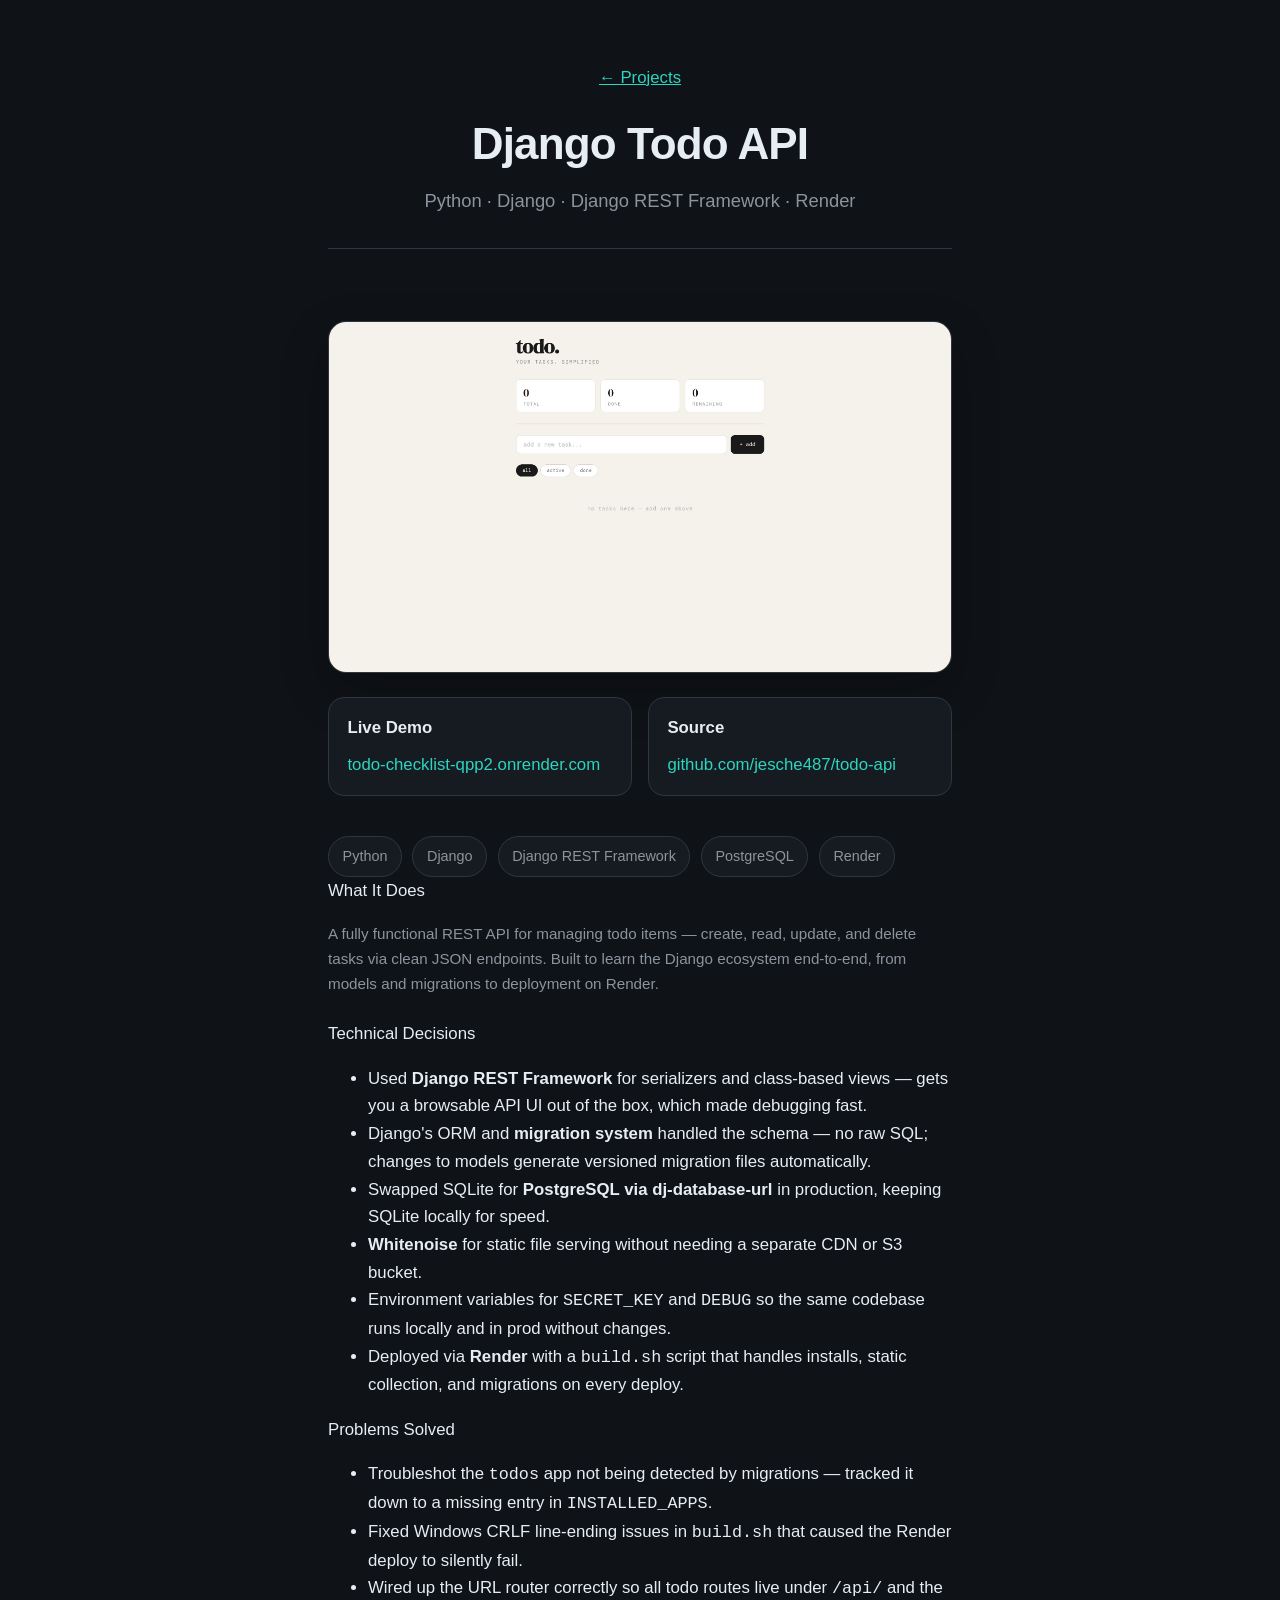
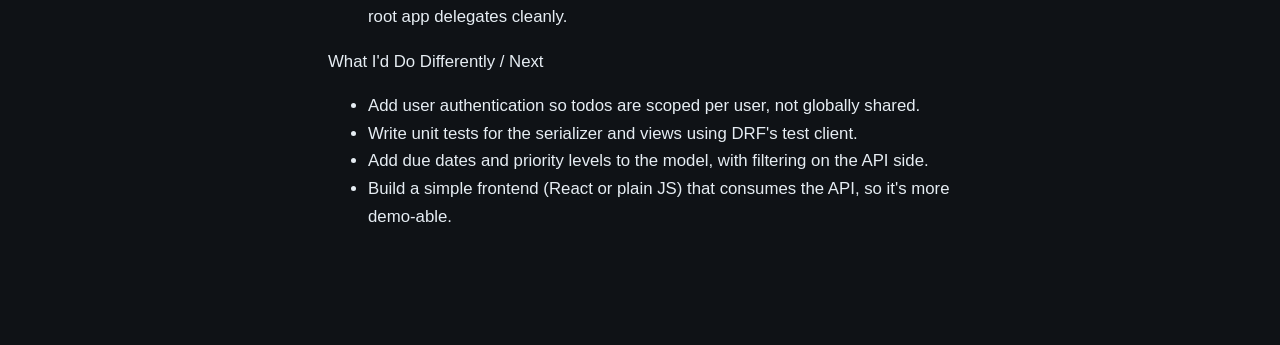
==== django-todo-api.html @ 9fd86009 "Added new project page: Django Todo API" ====
<!DOCTYPE html>
<html lang="en">
<head>
  <meta charset="UTF-8" />
  <meta name="viewport" content="width=device-width, initial-scale=1.0" />
  <title>Django Todo API — Jesse Chen</title>
  <link rel="stylesheet" href="style.css">
  <style>
    .project-header {
      max-width: 42rem;
      margin: 0 auto 2rem;
      padding-top: 1rem;
    }

    .project-header .back-link {
      margin-bottom: 1.5rem;
      display: inline-block;
      color: var(--accent);
    }

    .project-header .back-link:hover {
      color: var(--accent-hover);
    }

    .project-hero {
      display: grid;
      gap: 1.5rem;
    }

    .project-hero img {
      width: 100%;
      height: auto;
      border-radius: 18px;
      border: 1px solid var(--border);
      box-shadow: 0 18px 50px rgba(0, 0, 0, 0.2);
      background: var(--bg-soft);
      display: block;
    }

    .project-hero-actions {
      display: grid;
      gap: 1rem;
      grid-template-columns: repeat(auto-fit, minmax(180px, 1fr));
    }

    .project-action-card {
      padding: 1rem 1.15rem;
      border: 1px solid var(--border);
      border-radius: 16px;
      background: var(--bg-soft);
    }

    .project-action-card strong {
      display: block;
      margin-bottom: 0.55rem;
      font-weight: 600;
      color: var(--text);
    }

    .project-action-card a {
      color: var(--accent);
      text-decoration: none;
      word-break: break-all;
    }

    .project-action-card a:hover {
      color: var(--accent-hover);
      text-decoration: underline;
    }

    .project-summary {
      max-width: 42rem;
      margin: 0 auto;
    }

    .project-stack {
      display: flex;
      flex-wrap: wrap;
      gap: 0.65rem;
      margin-top: 1rem;
    }

    .project-stack span {
      padding: 0.5rem 0.85rem;
      border-radius: 999px;
      border: 1px solid var(--border);
      background: var(--bg-soft);
      color: var(--text-muted);
      font-size: 0.9rem;
    }
  </style>
</head>
<body>
  <main>
    <section class="hero hero-compact project-header">
      <a class="back-link" href="projects.html">← Projects</a>
      <div>
        <h1>Django Todo API</h1>
        <p class="tagline">Python · Django · Django REST Framework · Render</p>
      </div>
    </section>

    <section class="section project-summary">
      <div class="project-hero">
        <img src="./assets/django-todo-api-thumbnail.jpg" alt="Django Todo API live app screenshot">
        <div class="project-hero-actions">
          <div class="project-action-card">
            <strong>Live Demo</strong>
            <a href="https://todo-checklist-qpp2.onrender.com" target="_blank" rel="noopener noreferrer">todo-checklist-qpp2.onrender.com</a>
          </div>
          <div class="project-action-card">
            <strong>Source</strong>
            <a href="https://github.com/jesche487/todo-api" target="_blank" rel="noopener noreferrer">github.com/jesche487/todo-api</a>
          </div>
        </div>
        <div class="project-stack">
          <span>Python</span>
          <span>Django</span>
          <span>Django REST Framework</span>
          <span>PostgreSQL</span>
          <span>Render</span>
        </div>
      </div>

      <p class="section-label">What It Does</p>
      <p class="section-intro">
        A fully functional REST API for managing todo items — create, read, update, and delete tasks via clean JSON endpoints. Built to learn the Django ecosystem end-to-end, from models and migrations to deployment on Render.
      </p>

      <p class="section-label">Technical Decisions</p>
      <ul>
        <li>Used <strong>Django REST Framework</strong> for serializers and class-based views — gets you a browsable API UI out of the box, which made debugging fast.</li>
        <li>Django's ORM and <strong>migration system</strong> handled the schema — no raw SQL; changes to models generate versioned migration files automatically.</li>
        <li>Swapped SQLite for <strong>PostgreSQL via dj-database-url</strong> in production, keeping SQLite locally for speed.</li>
        <li><strong>Whitenoise</strong> for static file serving without needing a separate CDN or S3 bucket.</li>
        <li>Environment variables for <code>SECRET_KEY</code> and <code>DEBUG</code> so the same codebase runs locally and in prod without changes.</li>
        <li>Deployed via <strong>Render</strong> with a <code>build.sh</code> script that handles installs, static collection, and migrations on every deploy.</li>
      </ul>

      <p class="section-label">Problems Solved</p>
      <ul>
        <li>Troubleshot the <code>todos</code> app not being detected by migrations — tracked it down to a missing entry in <code>INSTALLED_APPS</code>.</li>
        <li>Fixed Windows CRLF line-ending issues in <code>build.sh</code> that caused the Render deploy to silently fail.</li>
        <li>Wired up the URL router correctly so all todo routes live under <code>/api/</code> and the root app delegates cleanly.</li>
      </ul>

      <p class="section-label">What I'd Do Differently / Next</p>
      <ul>
        <li>Add user authentication so todos are scoped per user, not globally shared.</li>
        <li>Write unit tests for the serializer and views using DRF's test client.</li>
        <li>Add due dates and priority levels to the model, with filtering on the API side.</li>
        <li>Build a simple frontend (React or plain JS) that consumes the API, so it's more demo-able.</li>
      </ul>
    </section>
  </main>
</body>
</html>
---- style.css ----
/* --- Variables --- */
:root {
  --bg: #0f1216;
  --bg-soft: #161b22;
  --text: #e6edf3;
  --text-muted: #8b949e;
  --accent: #2dd4bf;
  --accent-hover: #5eead4;
  --border: #30363d;
  --font: "DM Sans", -apple-system, BlinkMacSystemFont, "Segoe UI", sans-serif;
}

/* --- Reset & base --- */
*,
*::before,
*::after {
  box-sizing: border-box;
}

html {
  scroll-behavior: smooth;
}

body {
  margin: 0;
  font-family: var(--font);
  font-size: 1.05rem;
  line-height: 1.65;
  color: var(--text);
  background: var(--bg);
  -webkit-font-smoothing: antialiased;
}

/* --- Site nav (all pages) --- */
.site-nav {
  max-width: 42rem;
  margin: 0 auto;
  padding: 1.25rem 1.5rem 0;
  display: flex;
  gap: 1.5rem;
  flex-wrap: wrap;
}

.site-nav a {
  color: var(--text-muted);
  text-decoration: none;
  font-size: 0.95rem;
  font-weight: 500;
}

.site-nav a:hover {
  color: var(--accent);
}

.site-nav a.active {
  color: var(--accent);
  font-weight: 600;
}

main {
  max-width: 42rem;
  margin: 0 auto;
  padding: 3rem 1.5rem 4rem;
}

/* --- Typography --- */
h1, h2, h3 {
  font-weight: 600;
  line-height: 1.25;
  margin-top: 0;
}

h1 {
  font-size: clamp(2rem, 5vw, 2.75rem);
  margin-bottom: 0.35em;
  letter-spacing: -0.02em;
}

h2 {
  font-size: 1.25rem;
  color: var(--accent);
  text-transform: uppercase;
  letter-spacing: 0.06em;
  margin-bottom: 1.25rem;
}

h3 {
  font-size: 1.1rem;
  margin-bottom: 0.4em;
  color: var(--text);
}

p {
  margin: 0 0 1rem;
  color: var(--text);
}

p:last-child {
  margin-bottom: 0;
}

/* --- Hero --- */
.hero {
  text-align: center;
  padding: 2rem 0 3rem;
  border-bottom: 1px solid var(--border);
}

/* Photo placeholder: replace the .hero-photo-placeholder div in HTML with <img src="your-photo.jpg" alt="Jesse Chen" class="hero-photo"> */
.hero-photo-placeholder,
.hero-photo {
  width: 140px;
  height: 140px;
  margin: 0 auto 1.5rem;
  border-radius: 50%;
  display: block;
}

.hero-photo-placeholder {
  background: var(--bg-soft);
  border: 2px dashed var(--border);
  color: var(--text-muted);
  font-size: 0.85rem;
  display: flex;
  align-items: center;
  justify-content: center;
}

.hero-photo {
  object-fit: cover;
}

.hero .tagline {
  font-size: 1.15rem;
  color: var(--text-muted);
  margin-bottom: 1.5rem;
  font-weight: 500;
}

.hero-links {
  display: flex;
  gap: 1.5rem;
  justify-content: center;
  flex-wrap: wrap;
}

.hero-links a {
  color: var(--accent);
  text-decoration: none;
  font-weight: 500;
  transition: color 0.2s ease;
}

.hero-links a:hover {
  color: var(--accent-hover);
}

.hero-compact {
  padding: 1.5rem 0 2rem;
}

.hero-compact .tagline {
  margin-bottom: 0;
}

/* --- Sections --- */
.section {
  padding: 2.5rem 0;
  border-bottom: 1px solid var(--border);
}

.section:last-of-type {
  border-bottom: none;
}

.section-intro {
  color: var(--text-muted);
  font-size: 0.95rem;
  margin-bottom: 1.5rem;
}

/* --- Projects --- */
.project {
  padding: 1.25rem 0;
  border-bottom: 1px solid var(--border);
}

.project:last-child {
  border-bottom: none;
  padding-bottom: 0;
}

.project-desc {
  margin-bottom: 0.5rem;
}

.project-meta {
  font-size: 0.9rem;
  color: var(--text-muted);
  margin-bottom: 0.35rem;
}

.project-link {
  font-size: 0.9rem;
}

.project-link a {
  color: var(--accent);
  text-decoration: none;
}

.project-link a:hover {
  color: var(--accent-hover);
  text-decoration: underline;
}

.project-cta {
  display: inline-block;
  background: transparent;
  color: var(--accent);
  text-decoration: none;
  font-weight: 600;
  transition: color 0.2s ease;
}

.project-cta:hover {
  text-decoration: underline;
  color: var(--accent-hover);
}

.project-link em {
  color: var(--text-muted);
  font-style: normal;
}

/* --- Experience --- */
.experience-list {
  list-style: none;
  padding: 0;
  margin: 0;
}

.experience-list li {
  padding: 1rem 0;
  border-bottom: 1px solid var(--border);
  padding-left: 0;
}

.experience-list li:last-child {
  border-bottom: none;
}

.experience-list strong {
  color: var(--text);
  font-weight: 600;
}

/* --- Skills --- */
.skills-list {
  color: var(--text-muted);
  font-size: 0.98rem;
}

/* --- Video list (fun page) --- */
.video-list {
  list-style: none;
  padding: 0;
  margin: 0 0 1rem;
}

.video-item {
  display: flex;
  gap: 1rem;
  align-items: flex-start;
  padding: 1.25rem 0;
  border-bottom: 1px solid var(--border);
}

.video-item:last-child {
  border-bottom: none;
}

.video-thumb-link {
  flex-shrink: 0;
  text-decoration: none;
  line-height: 0;
}

.video-thumb {
  width: 160px;
  height: 90px;
  object-fit: cover;
  border-radius: 6px;
  border: 1px solid var(--border);
  display: block;
}

.video-thumb-link:hover .video-thumb {
  opacity: 0.9;
}

.video-info {
  flex: 1;
  min-width: 0;
}

.video-title {
  display: block;
  font-weight: 600;
  margin-bottom: 0.5rem;
  text-decoration: none;
}

.video-title:hover {
  text-decoration: underline;
}

.video-songs-label {
  font-size: 0.9rem;
  color: var(--text-muted);
  margin: 0.5rem 0 0.25rem;
}

.video-songs {
  margin: 0;
  padding-left: 1.25rem;
  font-size: 0.95rem;
  color: var(--text-muted);
}

.video-songs li {
  margin-bottom: 0.15rem;
}

/* --- Collapsible details --- */
details {
  cursor: pointer;
}

summary {
  user-select: none;
  cursor: pointer;
  font-weight: 500;
  color: var(--text-muted);
  transition: color 0.2s ease;
}

summary:hover {
  color: var(--accent);
}

details > * {
  margin-top: 0.5rem;
}

.video-list a {
  text-decoration: none;
}

.video-list a:hover {
  text-decoration: underline;
}

.section-note {
  font-size: 0.9rem;
  color: var(--text-muted);
  margin-top: 1rem;
}

.section-note code {
  font-size: 0.85em;
  background: var(--bg-soft);
  padding: 0.15em 0.4em;
  border-radius: 4px;
}

/* --- Redirect page --- */
.redirect-page {
  text-align: center;
  padding: 4rem 1.5rem;
}

.redirect-page p {
  margin-bottom: 0.75rem;
}

.redirect-page a {
  text-decoration: none;
}

.redirect-page a:hover {
  text-decoration: underline;
}

/* --- Outside the Code (placeholder) --- */
.placeholder {
  color: var(--text-muted);
  font-style: italic;
  padding: 1rem;
  background: var(--bg-soft);
  border-radius: 6px;
  border-left: 3px solid var(--accent);
}

/* --- Contact --- */
.contact-section p {
  margin: 0;
}

.contact-section a {
  color: var(--accent);
  text-decoration: none;
}

.contact-section a:hover {
  color: var(--accent-hover);
  text-decoration: underline;
}

.site-footer {
  max-width: 42rem;
  margin: 0 auto;
  padding: 0 1.5rem 2.5rem;
  color: var(--text-muted);
  font-size: 0.95rem;
  text-align: center;
}

.site-footer a {
  color: var(--accent);
  text-decoration: none;
}

.site-footer a:hover {
  text-decoration: underline;
}

/* --- Links in body text --- */
a {
  color: var(--accent);
}

a:hover {
  color: var(--accent-hover);
}
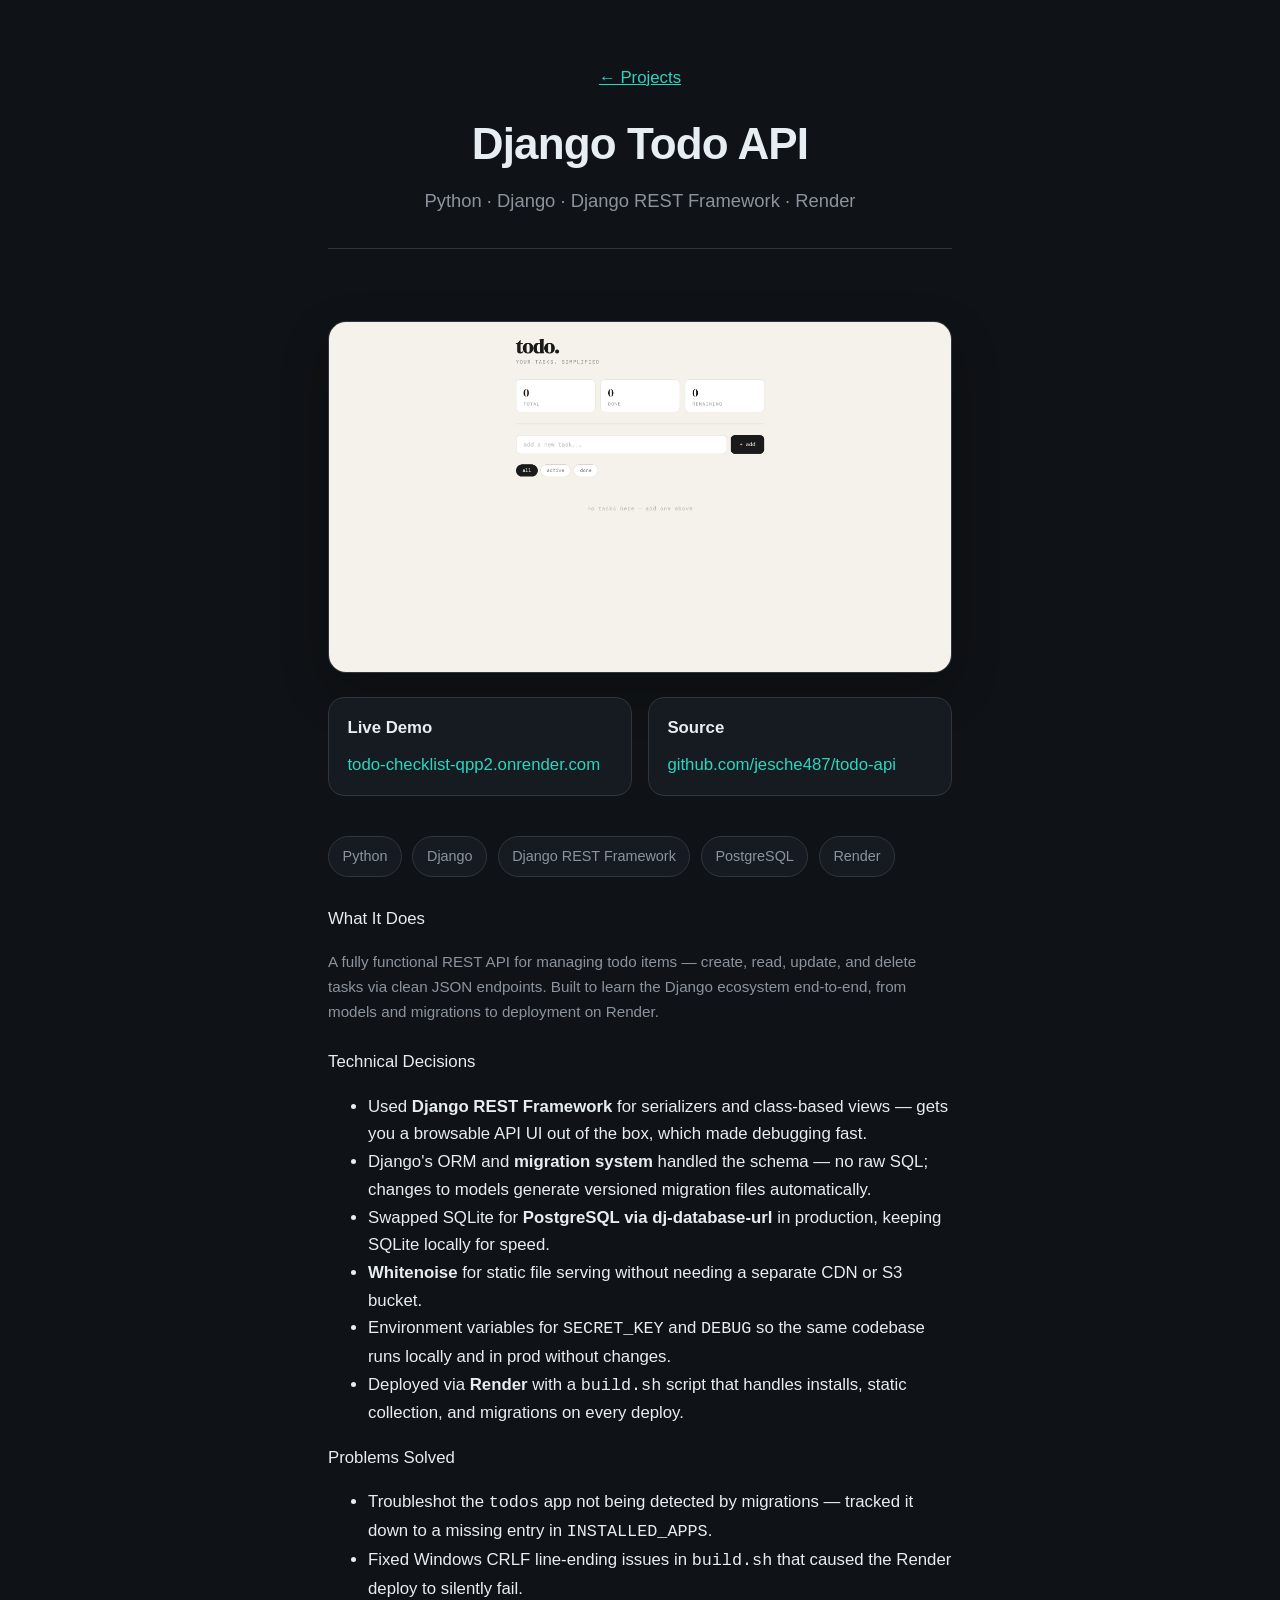
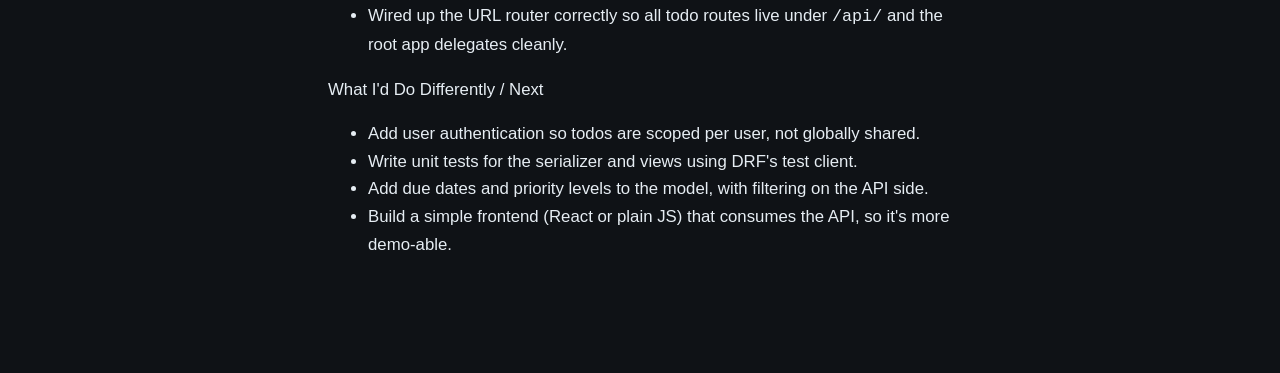
==== commit 657f7d10: "Added new project page: JJK Domain Expansion Computer Vision Project" ====
--- a/django-todo-api.html
+++ b/django-todo-api.html
@@ -78,6 +78,7 @@
       flex-wrap: wrap;
       gap: 0.65rem;
       margin-top: 1rem;
+      margin-bottom: 1.75rem;
     }
 
     .project-stack span {
